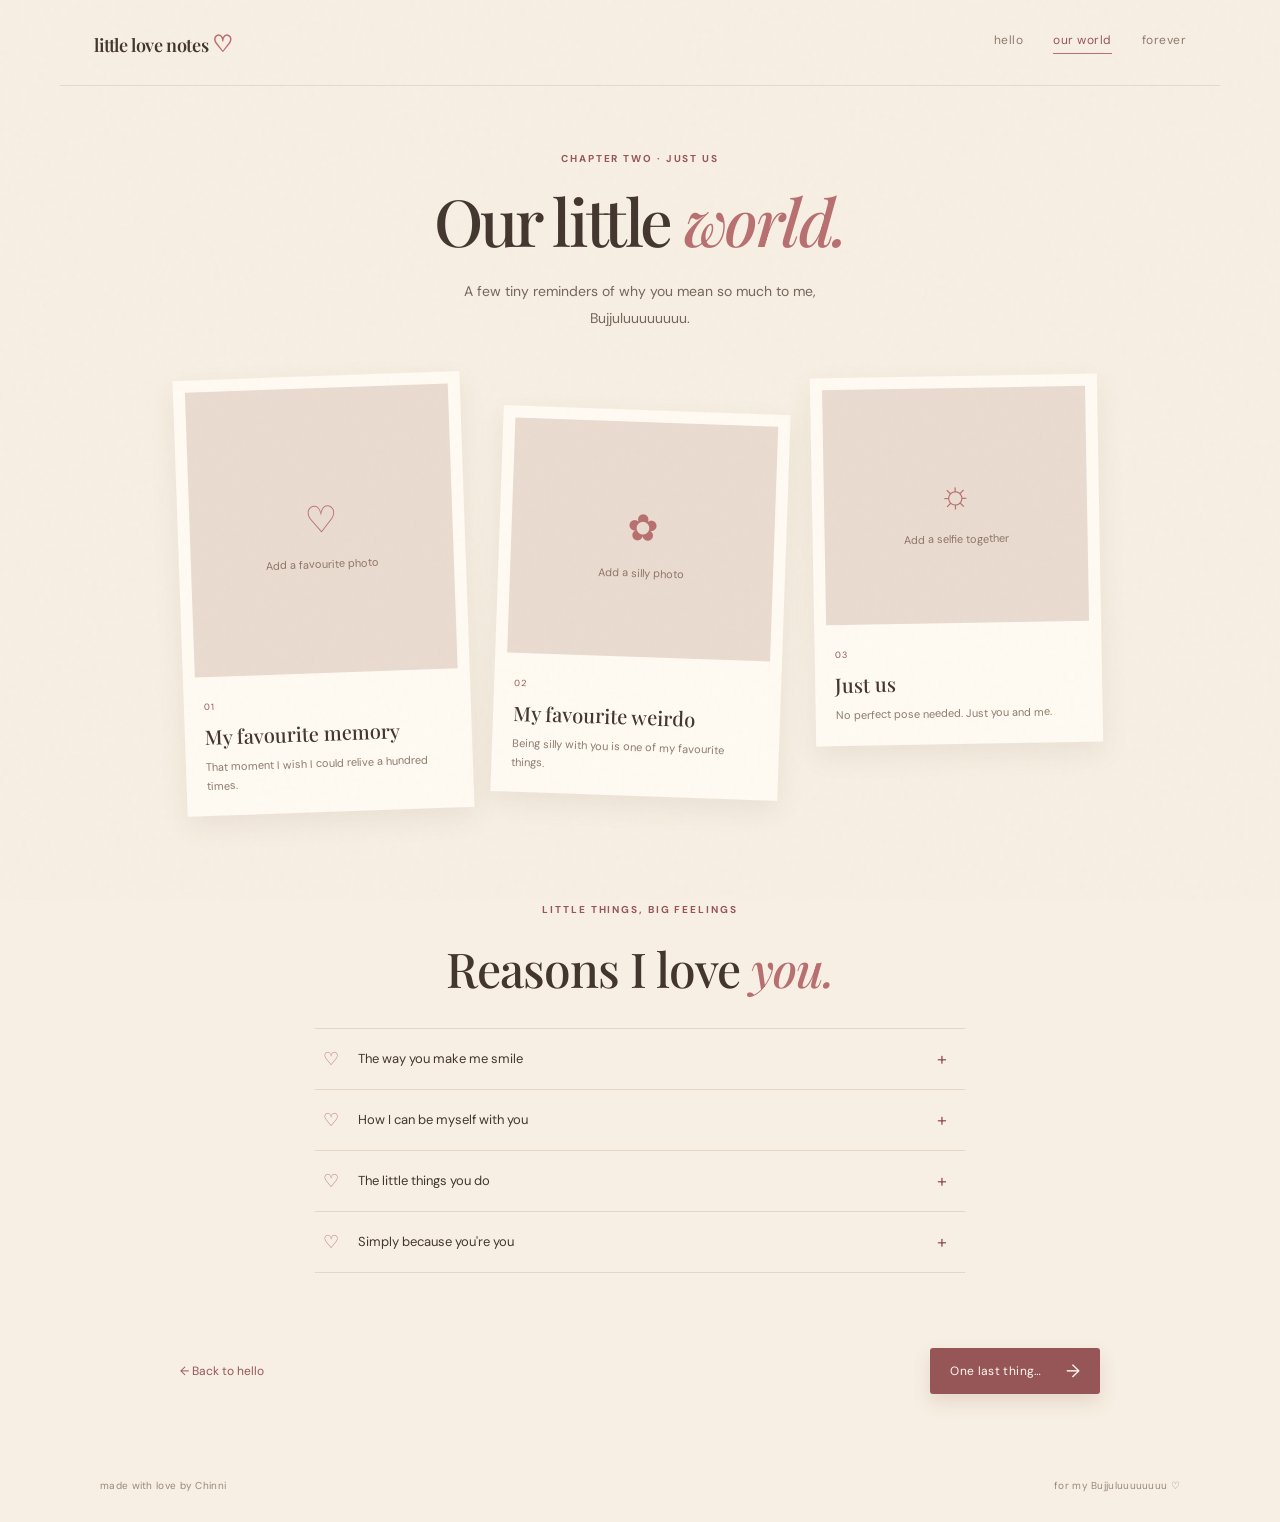
==== memories.html @ a3ec0a5c "Add files via upload" ====
<!DOCTYPE html>
<html lang="en">
<head>
  <meta charset="UTF-8">
  <meta name="viewport" content="width=device-width, initial-scale=1.0">
  <meta name="theme-color" content="#f7efe3">
  <title>Our little world ♡ — Chinni & Akhiluuuuuuu</title>
  <link rel="stylesheet" href="style.css">
</head>
<body>
  <div class="paper-grain" aria-hidden="true"></div>
  <header class="site-header">
    <a class="wordmark" href="index.html">little love notes <span>♡</span></a>
    <nav aria-label="Main navigation">
      <a href="index.html">hello</a>
      <a class="active" href="memories.html">our world</a>
      <a href="forever.html">forever</a>
    </nav>
  </header>

  <main class="page-shell memories-page">
    <div class="center-heading">
      <p class="eyebrow">chapter two · just us</p>
      <h1>Our little <em>world.</em></h1>
      <p class="intro">A few tiny reminders of why you mean so much to me, Bujjuluuuuuuuu.</p>
    </div>

    <section class="memory-grid" aria-label="Photo memories">
      <article class="memory-card memory-card-tall">
        <div class="memory-photo photo-placeholder"><span class="photo-icon">♡</span><span>Add a favourite photo</span></div>
        <div class="memory-caption"><span class="number">01</span><h2>My favourite memory</h2><p>That moment I wish I could relive a hundred times.</p></div>
      </article>
      <article class="memory-card memory-card-offset">
        <div class="memory-photo photo-placeholder"><span class="photo-icon">✿</span><span>Add a silly photo</span></div>
        <div class="memory-caption"><span class="number">02</span><h2>My favourite weirdo</h2><p>Being silly with you is one of my favourite things.</p></div>
      </article>
      <article class="memory-card memory-card-small">
        <div class="memory-photo photo-placeholder"><span class="photo-icon">☼</span><span>Add a selfie together</span></div>
        <div class="memory-caption"><span class="number">03</span><h2>Just us</h2><p>No perfect pose needed. Just you and me.</p></div>
      </article>
    </section>

    <section class="reasons-section">
      <p class="eyebrow">little things, big feelings</p>
      <h2>Reasons I love <em>you.</em></h2>
      <div class="reason-list">
        <button class="reason" type="button"><span>♡</span> The way you make me smile <b>+</b><small>You have this special talent, Akhiluuuuuuu.</small></button>
        <button class="reason" type="button"><span>♡</span> How I can be myself with you <b>+</b><small>Even my weirdest, silliest self feels loved.</small></button>
        <button class="reason" type="button"><span>♡</span> The little things you do <b>+</b><small>Sometimes the smallest things mean the most to me.</small></button>
        <button class="reason" type="button"><span>♡</span> Simply because you're you <b>+</b><small>I don't need a big reason. You being you is enough.</small></button>
      </div>
    </section>

    <div class="page-navigation">
      <a class="text-link" href="index.html">← Back to hello</a>
      <a class="button" href="forever.html">One last thing… <span>→</span></a>
    </div>
  </main>
  <footer><span>made with love by Chinni</span><span>for my Bujjuluuuuuuuu ♡</span></footer>
  <script src="script.js"></script>
</body>
</html>
---- style.css ----
@import url('https://fonts.googleapis.com/css2?family=DM+Sans:wght@400;500;600;700&family=Playfair+Display:ital,wght@0,500;0,600;0,700;1,500;1,600&family=Caveat:wght@500;600&display=swap');

:root {
  --paper: #f7efe3;
  --paper-light: #fffaf2;
  --ink: #43362f;
  --muted: #8e7b6d;
  --rose: #b86f70;
  --rose-dark: #965658;
  --rose-pale: #ead0c8;
  --line: #e5d6c5;
  --green: #8d9b7c;
  --shadow: 0 18px 45px rgba(91, 64, 47, .12);
}
* { box-sizing: border-box; }
html { scroll-behavior: smooth; }
body {
  margin: 0; background: var(--paper); color: var(--ink);
  font-family: 'DM Sans', sans-serif; min-height: 100vh; overflow-x: hidden;
}
a { color: inherit; text-decoration: none; }
button { font: inherit; }
.paper-grain {
  pointer-events: none; position: fixed; inset: 0; z-index: 10; opacity: .16;
  background-image: url("data:image/svg+xml,%3Csvg viewBox='0 0 180 180' xmlns='http://www.w3.org/2000/svg'%3E%3Cfilter id='n'%3E%3CfeTurbulence type='fractalNoise' baseFrequency='.85' numOctaves='3' stitchTiles='stitch'/%3E%3C/filter%3E%3Crect width='100%25' height='100%25' filter='url(%23n)' opacity='.15'/%3E%3C/svg%3E");
}
.site-header {
  position: relative; z-index: 11; display: flex; align-items: center; justify-content: space-between;
  max-width: 1160px; margin: 0 auto; padding: 27px 34px; border-bottom: 1px solid rgba(160, 128, 105, .2);
}
.wordmark { font-family: 'Playfair Display', serif; font-size: 18px; font-weight: 600; letter-spacing: -.4px; }
.wordmark span { color: var(--rose); font-size: 23px; }
nav { display: flex; gap: 30px; }
nav a { font-size: 12px; color: var(--muted); letter-spacing: .04em; transition: color .2s; }
nav a:hover, nav a.active { color: var(--rose-dark); }
nav a.active { border-bottom: 1px solid var(--rose); padding-bottom: 5px; }
.page-shell { width: min(1080px, calc(100% - 56px)); margin: 0 auto; }
.hero { min-height: 610px; display: grid; grid-template-columns: 1fr 1fr; align-items: center; gap: 50px; padding-top: 48px; padding-bottom: 62px; }
.eyebrow { text-transform: uppercase; letter-spacing: .19em; color: var(--rose-dark); font-size: 10px; font-weight: 700; margin: 0 0 20px; }
.tiny-heart { margin-right: 8px; }
h1, h2, p { margin-top: 0; }
h1 { font-family: 'Playfair Display', serif; font-weight: 500; font-size: clamp(45px, 6vw, 75px); line-height: 1.08; letter-spacing: -2.6px; margin-bottom: 23px; }
h1 em, h2 em { color: var(--rose); font-weight: 500; }
.intro { color: #76665a; font-size: 14px; line-height: 1.9; max-width: 440px; }
.signature { font-family: 'Caveat', cursive; font-size: 23px; color: var(--muted); margin: 27px 0; }
.signature span { color: var(--rose-dark); font-size: 29px; }
.button {
  display: inline-flex; align-items: center; justify-content: center; gap: 24px; border: 0; cursor: pointer;
  background: var(--rose-dark); color: #fff9f2; border-radius: 3px; padding: 15px 20px; font-size: 12px; letter-spacing: .03em;
  box-shadow: 0 8px 18px rgba(150, 86, 88, .16); transition: transform .2s, background .2s;
}
.button:hover { background: #82484a; transform: translateY(-2px); }
.button span { font-size: 18px; line-height: 10px; }
.microcopy { color: #a39283; font-size: 10px; margin-top: 15px; letter-spacing: .04em; }
.hero-art { position: relative; min-height: 455px; display: flex; align-items: center; justify-content: center; }
.polaroid { background: #fffaf3; padding: 14px 14px 10px; box-shadow: var(--shadow); }
.hero-polaroid { width: min(290px, 70%); transform: rotate(-5deg); z-index: 2; }
.photo-placeholder { background: #eadbd0; color: #8f7566; display: flex; flex-direction: column; align-items: center; justify-content: center; gap: 10px; text-align: center; font-size: 11px; line-height: 1.6; }
.hero-polaroid .photo-placeholder { min-height: 300px; }
.photo-icon { font-family: 'Playfair Display', serif; color: var(--rose); font-size: 37px; }
.hero-polaroid > p { font-family: 'Caveat', cursive; text-align: center; font-size: 19px; margin: 12px 0 2px; color: #7e6658; }
.tape { position: absolute; width: 88px; height: 25px; background: rgba(203, 169, 135, .52); z-index: 3; }
.tape-one { top: 55px; left: 26%; transform: rotate(-28deg); }
.note-card { position: absolute; background: #dce0d0; padding: 24px 23px; box-shadow: 0 10px 30px rgba(91,64,47,.1); }
.rotate-note { right: 0; bottom: 43px; transform: rotate(7deg); z-index: 4; }
.note-card p { font-family: 'Caveat', cursive; font-size: 23px; line-height: 1.2; margin: 0; }
.note-card em { color: var(--rose-dark); }
.note-sparkle { display: block; color: var(--rose-dark); margin-bottom: 9px; }
.doodle { position: absolute; color: var(--rose); }
.doodle-heart { font-size: 64px; top: 20px; right: 13%; transform: rotate(13deg); }
.tiny-flower { left: 13%; bottom: 42px; font-size: 34px; color: var(--green); }
.scribble { position: absolute; font-family: 'Caveat', cursive; color: var(--rose-dark); font-size: 24px; }
.scribble-one { right: 7%; top: 115px; transform: rotate(12deg); }
.bottom-strip { border-top: 1px solid var(--line); border-bottom: 1px solid var(--line); display: flex; justify-content: center; align-items: center; gap: 24px; padding: 20px; color: var(--muted); font-family: 'Playfair Display', serif; font-style: italic; font-size: 14px; }
.strip-heart { color: var(--rose); font-size: 11px; }
footer { display: flex; justify-content: space-between; gap: 20px; max-width: 1080px; margin: 0 auto; padding: 25px 0 30px; color: #9a8879; font-size: 10px; letter-spacing: .03em; }
.center-heading { text-align: center; max-width: 600px; margin: 66px auto 45px; }
.center-heading .intro { margin-left: auto; margin-right: auto; }
.center-heading h1 { font-size: clamp(43px, 6vw, 65px); }
.memory-grid { display: grid; grid-template-columns: 1fr 1fr 1fr; align-items: start; gap: 30px; margin: 0 auto 90px; max-width: 920px; }
.memory-card { background: var(--paper-light); padding: 12px; box-shadow: 0 10px 28px rgba(91,64,47,.08); }
.memory-card-tall { transform: rotate(-2deg); }
.memory-card-offset { transform: translateY(34px) rotate(2deg); }
.memory-card-small { transform: rotate(-1deg); }
.memory-photo { min-height: 235px; }
.memory-card-tall .memory-photo { min-height: 285px; }
.memory-caption { padding: 17px 8px 9px; }
.number { font-size: 9px; color: var(--rose-dark); letter-spacing: .14em; }
.memory-caption h2 { font: 500 20px 'Playfair Display', serif; margin: 8px 0; }
.memory-caption p { font-size: 11px; line-height: 1.7; color: var(--muted); margin: 0; }
.reasons-section { max-width: 650px; margin: 0 auto 75px; text-align: center; }
.reasons-section h2, .final-surprise h2 { font: 500 clamp(34px, 5vw, 48px) 'Playfair Display', serif; letter-spacing: -1px; margin-bottom: 28px; }
.reason-list { text-align: left; border-top: 1px solid var(--line); }
.reason { width: 100%; display: grid; grid-template-columns: 25px 1fr 20px; gap: 10px; align-items: center; text-align: left; border: 0; border-bottom: 1px solid var(--line); background: transparent; color: var(--ink); padding: 18px 8px; cursor: pointer; font-size: 13px; }
.reason > span { color: var(--rose); font-size: 18px; }
.reason b { color: var(--rose-dark); font-size: 18px; font-weight: 400; }
.reason small { display: none; grid-column: 2 / 4; color: var(--muted); font-size: 12px; line-height: 1.7; padding: 2px 0 5px; }
.reason.open small { display: block; animation: fadeIn .25s ease; }
.reason.open b { transform: rotate(45deg); }
.page-navigation { display: flex; align-items: center; justify-content: space-between; gap: 20px; max-width: 920px; margin: 0 auto 60px; }
.text-link { color: var(--rose-dark); font-size: 12px; }
.text-link:hover { text-decoration: underline; }
.forever-page { max-width: 760px; text-align: center; padding-top: 65px; }
.final-heart { font-family: 'Playfair Display', serif; color: var(--rose); font-size: 60px; margin: 0 auto 10px; animation: heartbeat 1.8s ease-in-out infinite; }
.forever-page h1 { font-size: clamp(45px, 7vw, 70px); }
.letter-greeting { font: 600 22px 'Caveat', cursive; color: var(--rose-dark); margin: 34px 0 15px; }
.love-letter { max-width: 600px; margin: 0 auto; text-align: left; border-top: 1px solid var(--line); border-bottom: 1px solid var(--line); padding: 28px 5px; }
.love-letter p { font-size: 13px; line-height: 2; color: #756357; margin-bottom: 17px; }
.love-letter p:first-child { color: var(--ink); font-weight: 700; }
.love-letter .letter-signoff { font-family: 'Caveat', cursive; font-size: 21px; color: var(--muted); margin: 28px 0 0; }
.letter-signoff span { color: var(--rose-dark); font-size: 28px; }
.final-surprise { margin: 55px auto 65px; padding: 38px 20px; background: rgba(255,250,242,.58); border: 1px solid var(--line); }
.final-surprise .eyebrow { margin-bottom: 14px; }
.final-surprise h2 { margin-bottom: 24px; }
.answer-message { min-height: 28px; margin: 20px 0 0; color: var(--rose-dark); font: 600 21px 'Caveat', cursive; }
.page-navigation.centered { justify-content: center; flex-wrap: wrap; gap: 30px; }
.heart-pop { position: fixed; z-index: 20; pointer-events: none; font-size: 20px; animation: floatUp 1.8s ease-out forwards; }
@keyframes heartbeat { 0%, 100% { transform: scale(1); } 10%, 30% { transform: scale(1.12); } 20%, 40% { transform: scale(1); } }
@keyframes floatUp { from { opacity: 1; transform: translateY(0) scale(.7) rotate(0); } to { opacity: 0; transform: translateY(-150px) scale(1.5) rotate(25deg); } }
@keyframes fadeIn { from { opacity: 0; transform: translateY(-4px); } to { opacity: 1; transform: translateY(0); } }
@media (max-width: 700px) {
  .site-header { padding: 20px 20px; align-items: flex-start; gap: 18px; flex-direction: column; }
  nav { gap: 22px; }
  .page-shell { width: min(100% - 38px, 540px); }
  .hero { grid-template-columns: 1fr; gap: 15px; padding-top: 55px; padding-bottom: 35px; }
  .hero-copy { text-align: center; }
  .hero-copy .intro { margin-left: auto; margin-right: auto; }
  h1 { letter-spacing: -1.5px; }
  .hero-art { min-height: 410px; margin-top: 0; }
  .hero-polaroid { width: min(260px, 68%); }
  .hero-polaroid .photo-placeholder { min-height: 250px; }
  .rotate-note { right: 1%; bottom: 28px; }
  .doodle-heart { right: 5%; }
  .tape-one { left: 19%; }
  .bottom-strip { gap: 10px; flex-wrap: wrap; font-size: 12px; }
  footer { padding: 22px 20px; flex-wrap: wrap; }
  .center-heading { margin: 48px auto 35px; }
  .memory-grid { grid-template-columns: 1fr 1fr; gap: 17px; margin-bottom: 65px; }
  .memory-card-tall .memory-photo, .memory-photo { min-height: 190px; }
  .memory-card-offset { transform: translateY(22px) rotate(2deg); }
  .memory-card-small { grid-column: 1 / -1; width: 70%; justify-self: center; }
  .memory-card-small .memory-photo { min-height: 220px; }
  .memory-caption h2 { font-size: 17px; }
  .memory-caption p { font-size: 10px; }
  .page-navigation { flex-direction: column; margin-bottom: 45px; }
  .forever-page { padding-top: 48px; }
  .love-letter { padding: 23px 2px; }
}
@media (prefers-reduced-motion: reduce) {
  *, *::before, *::after { animation-duration: .01ms !important; animation-iteration-count: 1 !important; scroll-behavior: auto !important; transition-duration: .01ms !important; }
}
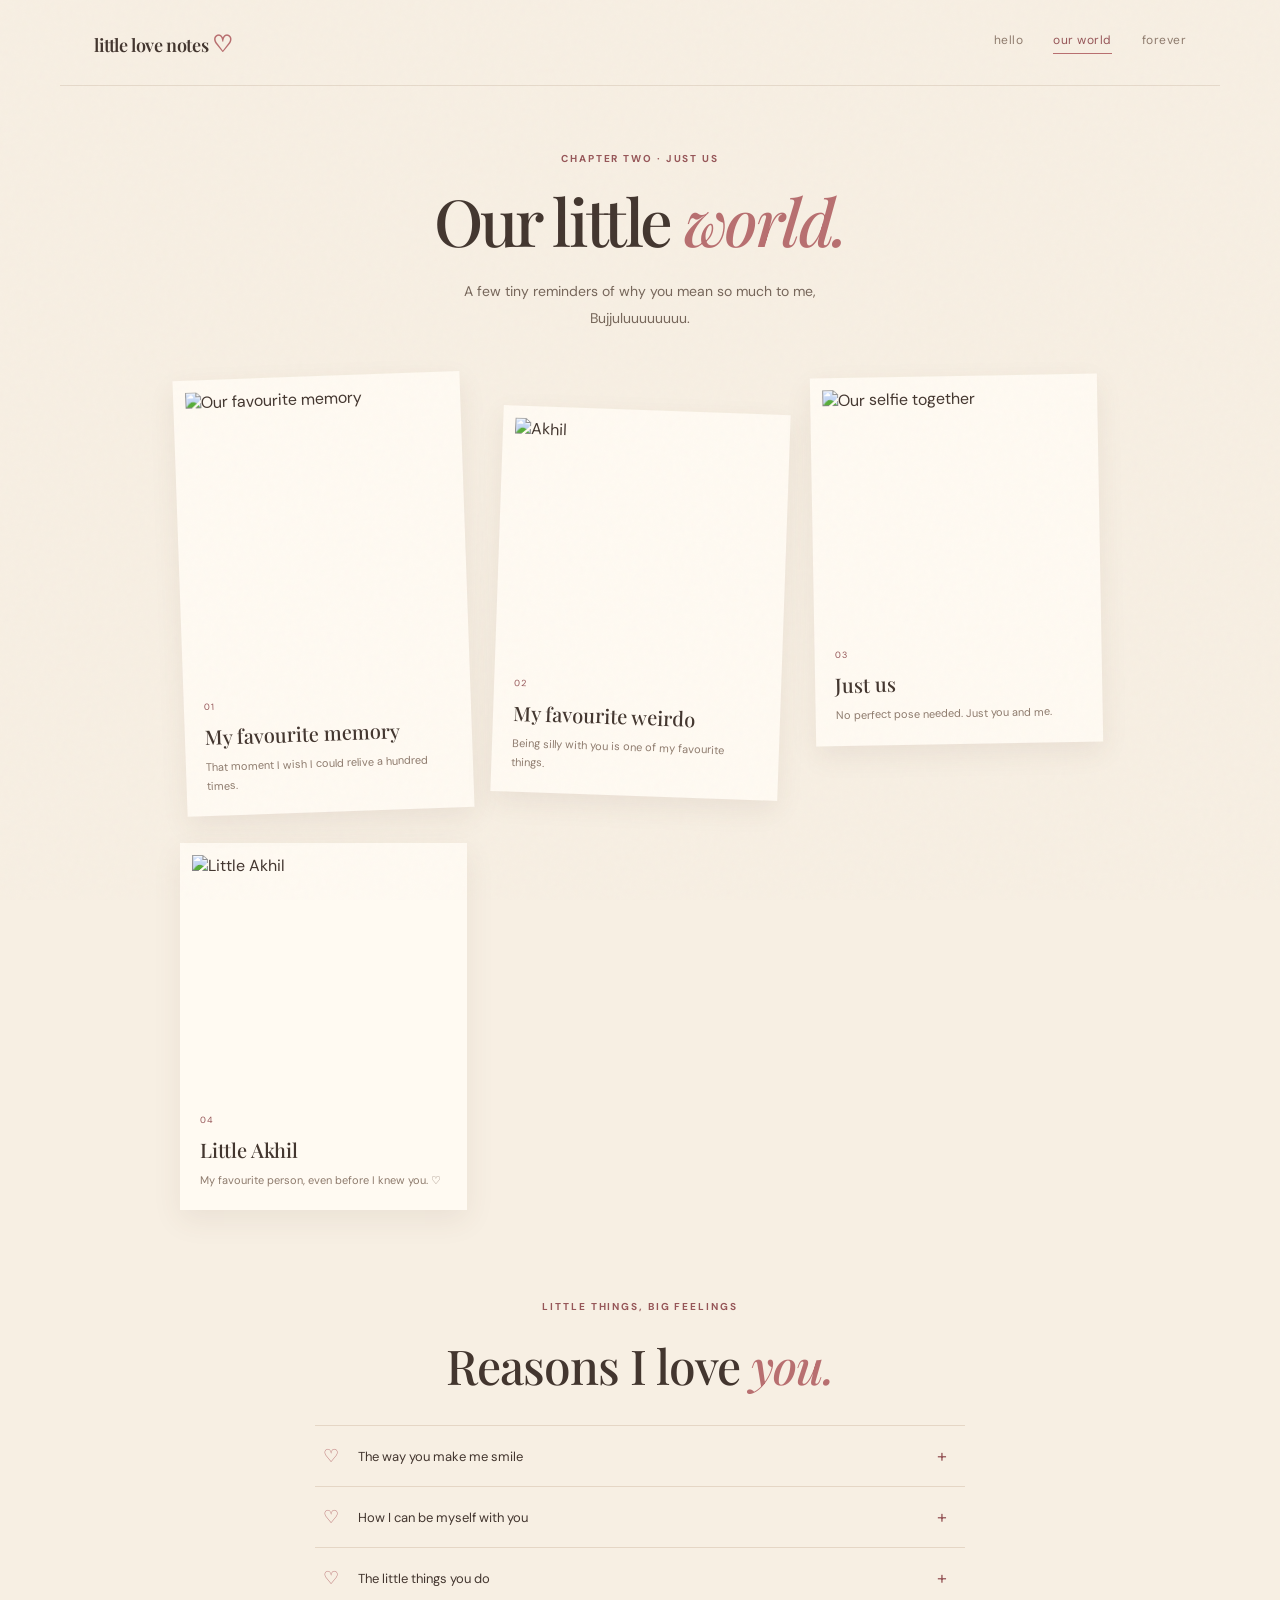
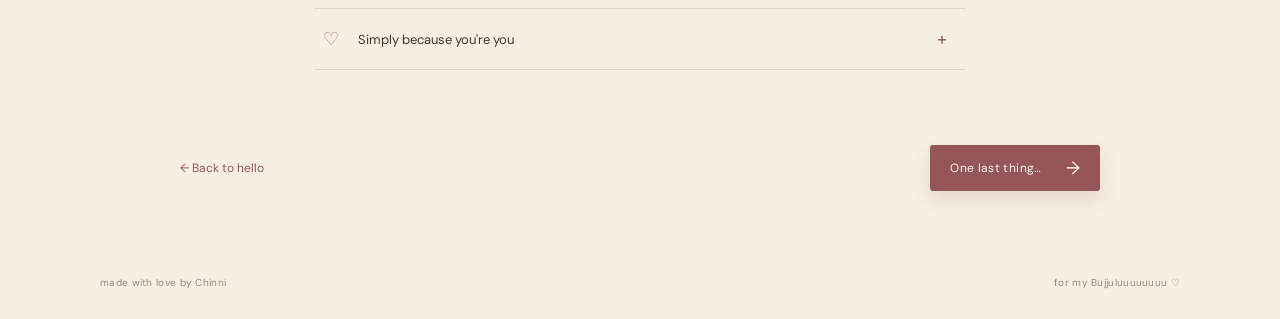
==== commit 75c59ec5: "Update memories.html" ====
--- a/memories.html
+++ b/memories.html
@@ -27,17 +27,37 @@
 
     <section class="memory-grid" aria-label="Photo memories">
       <article class="memory-card memory-card-tall">
-        <div class="memory-photo photo-placeholder"><span class="photo-icon">♡</span><span>Add a favourite photo</span></div>
+       <div class="memory-photo">
+  <img src="assets/photo4.jpeg"
+       alt="Our favourite memory">
+</div>
         <div class="memory-caption"><span class="number">01</span><h2>My favourite memory</h2><p>That moment I wish I could relive a hundred times.</p></div>
       </article>
       <article class="memory-card memory-card-offset">
-        <div class="memory-photo photo-placeholder"><span class="photo-icon">✿</span><span>Add a silly photo</span></div>
+        <div class="memory-photo">
+  <img src="assets/photo2.jpeg"
+       alt="Akhil">
+</div>
         <div class="memory-caption"><span class="number">02</span><h2>My favourite weirdo</h2><p>Being silly with you is one of my favourite things.</p></div>
       </article>
       <article class="memory-card memory-card-small">
-        <div class="memory-photo photo-placeholder"><span class="photo-icon">☼</span><span>Add a selfie together</span></div>
+     <div class="memory-photo">
+  <img src="assets/photo9.jpeg"
+       alt="Our selfie together">
+</div>
         <div class="memory-caption"><span class="number">03</span><h2>Just us</h2><p>No perfect pose needed. Just you and me.</p></div>
       </article>
+      
+  <article class="memory-card">
+    <div class="memory-photo">
+      <img src="assets/photo8.jpeg" alt="Little Akhil">
+    </div>
+    <div class="memory-caption">
+      <span class="number">04</span>
+      <h2>Little Akhil</h2>
+      <p>My favourite person, even before I knew you. ♡</p>
+    </div>
+  </article>
     </section>
 
     <section class="reasons-section">
